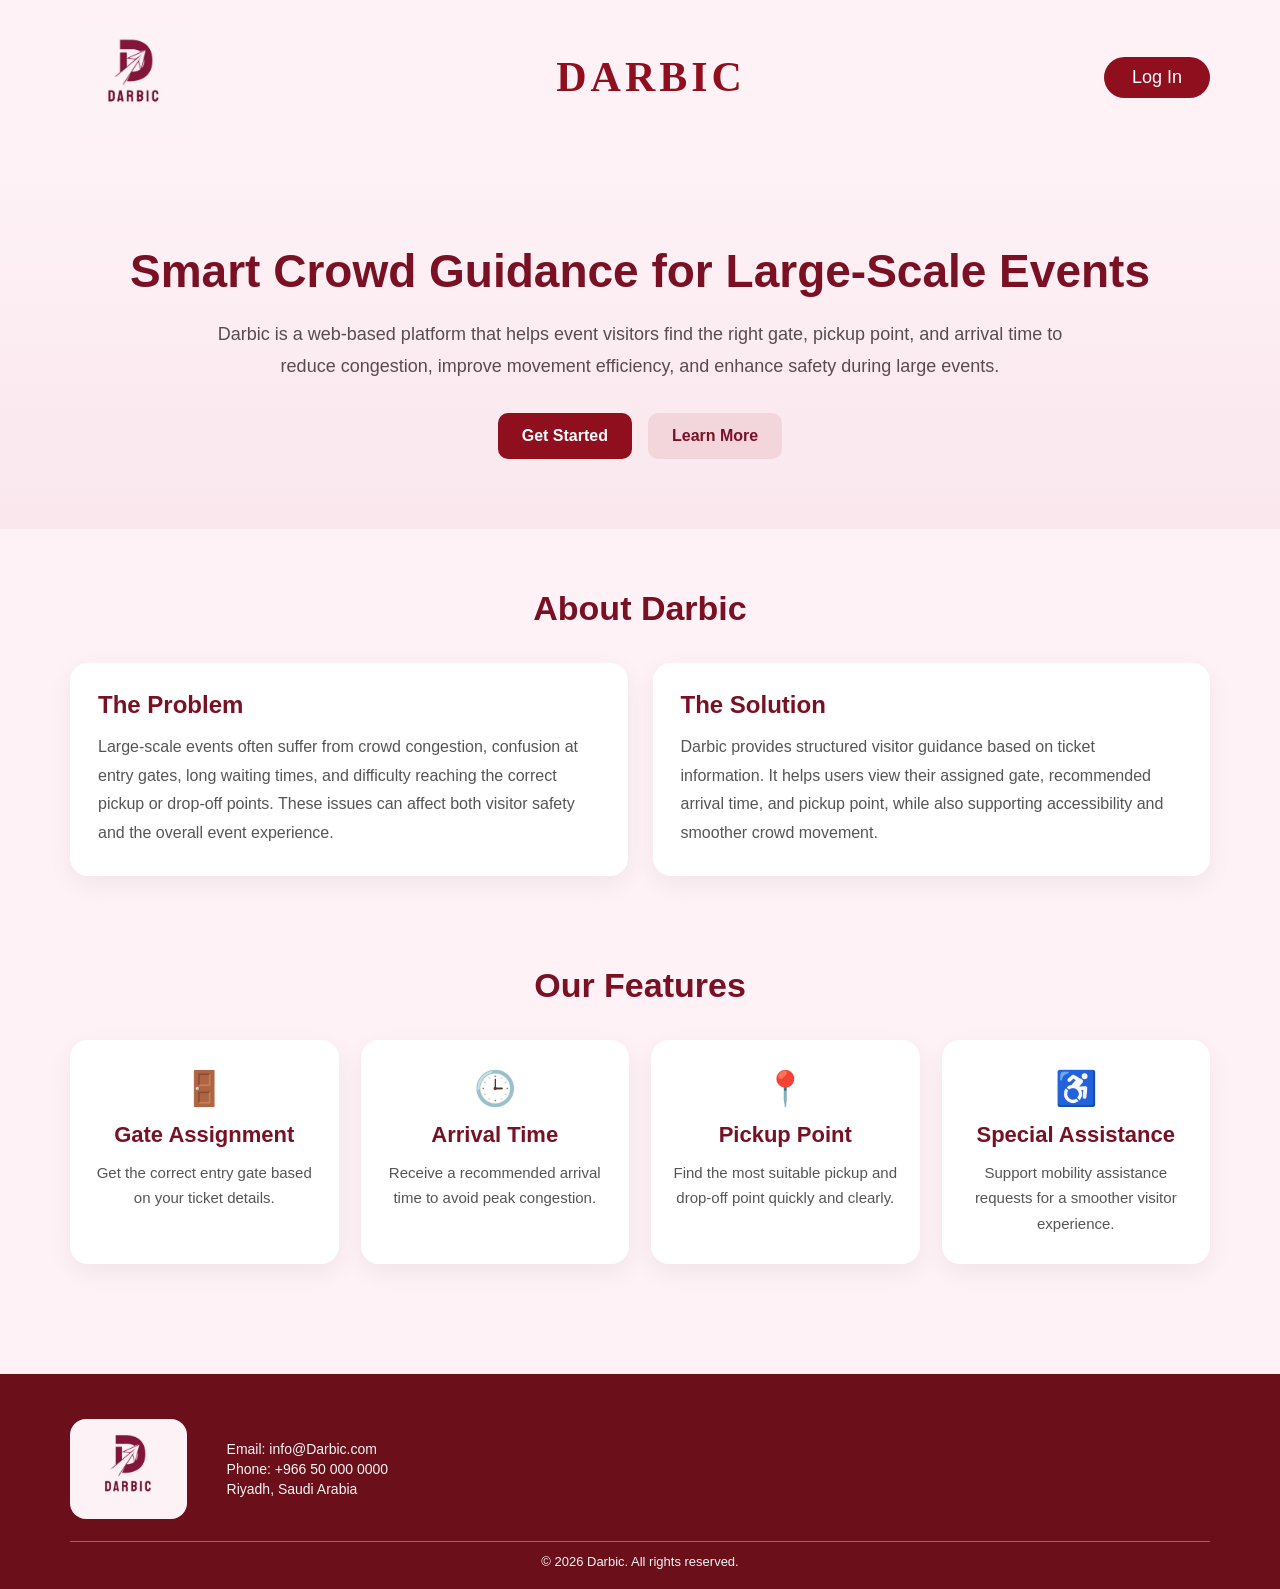
==== index.html @ d028df54 "index.html" ====
<!DOCTYPE html>
<html lang="en">
<head>
  <meta charset="UTF-8">
  <meta name="viewport" content="width=device-width, initial-scale=1.0">
  <title>Darbic Home</title>
  <style>
    * {
      box-sizing: border-box;
      margin: 0;
      padding: 0;
      font-family: Segoe UI, Tahoma, sans-serif;
    }

    body {
      background: #fef2f6;
      color: #2f2f2f;
      min-height: 100vh;
    }

    .main-header {
      display: flex;
      align-items: center;
      justify-content: space-between;
      padding: 22px 70px;
      background: #fef2f6;
    }

    .logo {
      height: 110px;
    }

    .Darbic-name {
      font-family: "Playfair Display", serif;
      font-size: 42px;
      letter-spacing: 4px;
      color: #8f0f1f;
    }

    .login-btn {
      background-color: #8f0f1f;
      color: #ffffff;
      border: none;
      padding: 10px 28px;
      border-radius: 50px;
      cursor: pointer;
      font-size: 18px;
      text-decoration: none;
      display: inline-block;
      transition: 0.25s;
    }

    .login-btn:hover {
      background-color: #7a1023;
    }

    .hero {
      text-align: center;
      padding: 90px 20px 70px;
      background: linear-gradient(to bottom, #fef2f6, #f9e7ed);
    }

    .hero h1 {
      font-size: 46px;
      color: #7A1023;
      margin-bottom: 20px;
    }

    .hero p {
      max-width: 850px;
      margin: 0 auto;
      font-size: 18px;
      line-height: 1.8;
      color: #5a4b50;
    }

    .hero-buttons {
      margin-top: 30px;
      display: flex;
      justify-content: center;
      gap: 16px;
      flex-wrap: wrap;
    }

    .btn-primary,
    .btn-secondary {
      border: none;
      border-radius: 10px;
      padding: 14px 24px;
      font-size: 16px;
      cursor: pointer;
      font-weight: 600;
      text-decoration: none;
      display: inline-block;
      transition: 0.25s;
    }

    .btn-primary {
      background: #8f0f1f;
      color: #fff;
    }

    .btn-primary:hover {
      background: #7a1023;
    }

    .btn-secondary {
      background: #f3d6dc;
      color: #7A1023;
    }

    .btn-secondary:hover {
      background: #eac3cc;
    }

    .about {
      padding: 60px 70px;
    }

    .about h2 {
      text-align: center;
      color: #7A1023;
      font-size: 34px;
      margin-bottom: 35px;
    }

    .about-grid {
      display: grid;
      grid-template-columns: repeat(2, 1fr);
      gap: 25px;
    }

    .about-card {
      background: #fff;
      padding: 28px;
      border-radius: 18px;
      box-shadow: 0 8px 25px rgba(0,0,0,.06);
    }

    .about-card h3 {
      color: #7A1023;
      margin-bottom: 14px;
      font-size: 24px;
    }

    .about-card p {
      line-height: 1.8;
      color: #555;
      font-size: 16px;
    }

    .features {
      padding: 30px 70px 70px;
    }

    .features h2 {
      text-align: center;
      color: #7A1023;
      font-size: 34px;
      margin-bottom: 35px;
    }

    .features-grid {
      display: grid;
      grid-template-columns: repeat(4, 1fr);
      gap: 22px;
    }

    .feature-card {
      background: #fff;
      padding: 28px 20px;
      border-radius: 18px;
      text-align: center;
      box-shadow: 0 8px 25px rgba(0,0,0,.06);
      transition: 0.25s;
    }

    .feature-card:hover {
      transform: translateY(-5px);
    }

    .feature-icon {
      font-size: 34px;
      margin-bottom: 14px;
    }

    .feature-card h3 {
      color: #7A1023;
      margin-bottom: 12px;
      font-size: 22px;
    }

    .feature-card p {
      color: #555;
      line-height: 1.7;
      font-size: 15px;
    }

    .main-footer {
      background: #6b0f1a;
      color: #f5f5f5;
      padding: 45px 70px 20px;
      margin-top: 40px;
    }

    .footer-content {
      display: flex;
      align-items: center;
      gap: 40px;
      flex-wrap: wrap;
    }

    .footer-logo {
      height: 100px;
      border-radius: 16px;
    }

    .contact-info p {
      margin: 4px 0;
      font-size: 14px;
    }

    .footer-bottom {
      margin-top: 22px;
      padding-top: 12px;
      border-top: 1px solid rgba(255,255,255,.35);
      text-align: center;
      font-size: 13px;
    }

    @media (max-width: 1000px) {
      .about-grid,
      .features-grid {
        grid-template-columns: repeat(2, 1fr);
      }

      .main-header,
      .about,
      .features,
      .main-footer {
        padding-left: 28px;
        padding-right: 28px;
      }
    }

    @media (max-width: 700px) {
      .about-grid,
      .features-grid {
        grid-template-columns: 1fr;
      }

      .main-header {
        flex-direction: column;
        gap: 18px;
        text-align: center;
      }

      .hero h1 {
        font-size: 34px;
      }

      .Darbic-name {
        font-size: 32px;
      }

      .logo {
        height: 80px;
      }
    }
  </style>
</head>
<body>

  <header class="main-header">
    <img src="images/darbic-logo.jpg" alt="Darbic Logo" class="logo">
    <h1 class="Darbic-name">DARBIC</h1>
<a href="login-selection.html" class="login-btn">Log In</a>
  </header>

  <section class="hero">
    <h1>Smart Crowd Guidance for Large-Scale Events</h1>
    <p>
      Darbic is a web-based platform that helps event visitors find the right gate,
      pickup point, and arrival time to reduce congestion, improve movement efficiency,
      and enhance safety during large events.
    </p>

    <div class="hero-buttons">
      <a href="login.html" class="btn-primary">Get Started</a>
      <a href="#about" class="btn-secondary">Learn More</a>
    </div>
  </section>

  <section class="about" id="about">
    <h2>About Darbic</h2>

    <div class="about-grid">
      <div class="about-card">
        <h3>The Problem</h3>
        <p>
          Large-scale events often suffer from crowd congestion, confusion at entry gates,
          long waiting times, and difficulty reaching the correct pickup or drop-off points.
          These issues can affect both visitor safety and the overall event experience.
        </p>
      </div>

      <div class="about-card">
        <h3>The Solution</h3>
        <p>
          Darbic provides structured visitor guidance based on ticket information.
          It helps users view their assigned gate, recommended arrival time, and
          pickup point, while also supporting accessibility and smoother crowd movement.
        </p>
      </div>
    </div>
  </section>

  <section class="features">
    <h2>Our Features</h2>

    <div class="features-grid">
      <div class="feature-card">
        <div class="feature-icon">🚪</div>
        <h3>Gate Assignment</h3>
        <p>Get the correct entry gate based on your ticket details.</p>
      </div>

      <div class="feature-card">
        <div class="feature-icon">🕒</div>
        <h3>Arrival Time</h3>
        <p>Receive a recommended arrival time to avoid peak congestion.</p>
      </div>

      <div class="feature-card">
        <div class="feature-icon">📍</div>
        <h3>Pickup Point</h3>
        <p>Find the most suitable pickup and drop-off point quickly and clearly.</p>
      </div>

      <div class="feature-card">
        <div class="feature-icon">♿</div>
        <h3>Special Assistance</h3>
        <p>Support mobility assistance requests for a smoother visitor experience.</p>
      </div>
    </div>
  </section>

  <footer class="main-footer">
    <div class="footer-content">
      <img src="images/darbic-logo.jpg" alt="Darbic Logo" class="footer-logo">
      <div class="contact-info">
        <p>Email: info@Darbic.com</p>
        <p>Phone: +966 50 000 0000</p>
        <p>Riyadh, Saudi Arabia</p>
      </div>
    </div>
    <div class="footer-bottom">&copy; 2026 Darbic. All rights reserved.</div>
  </footer>

</body>
</html>
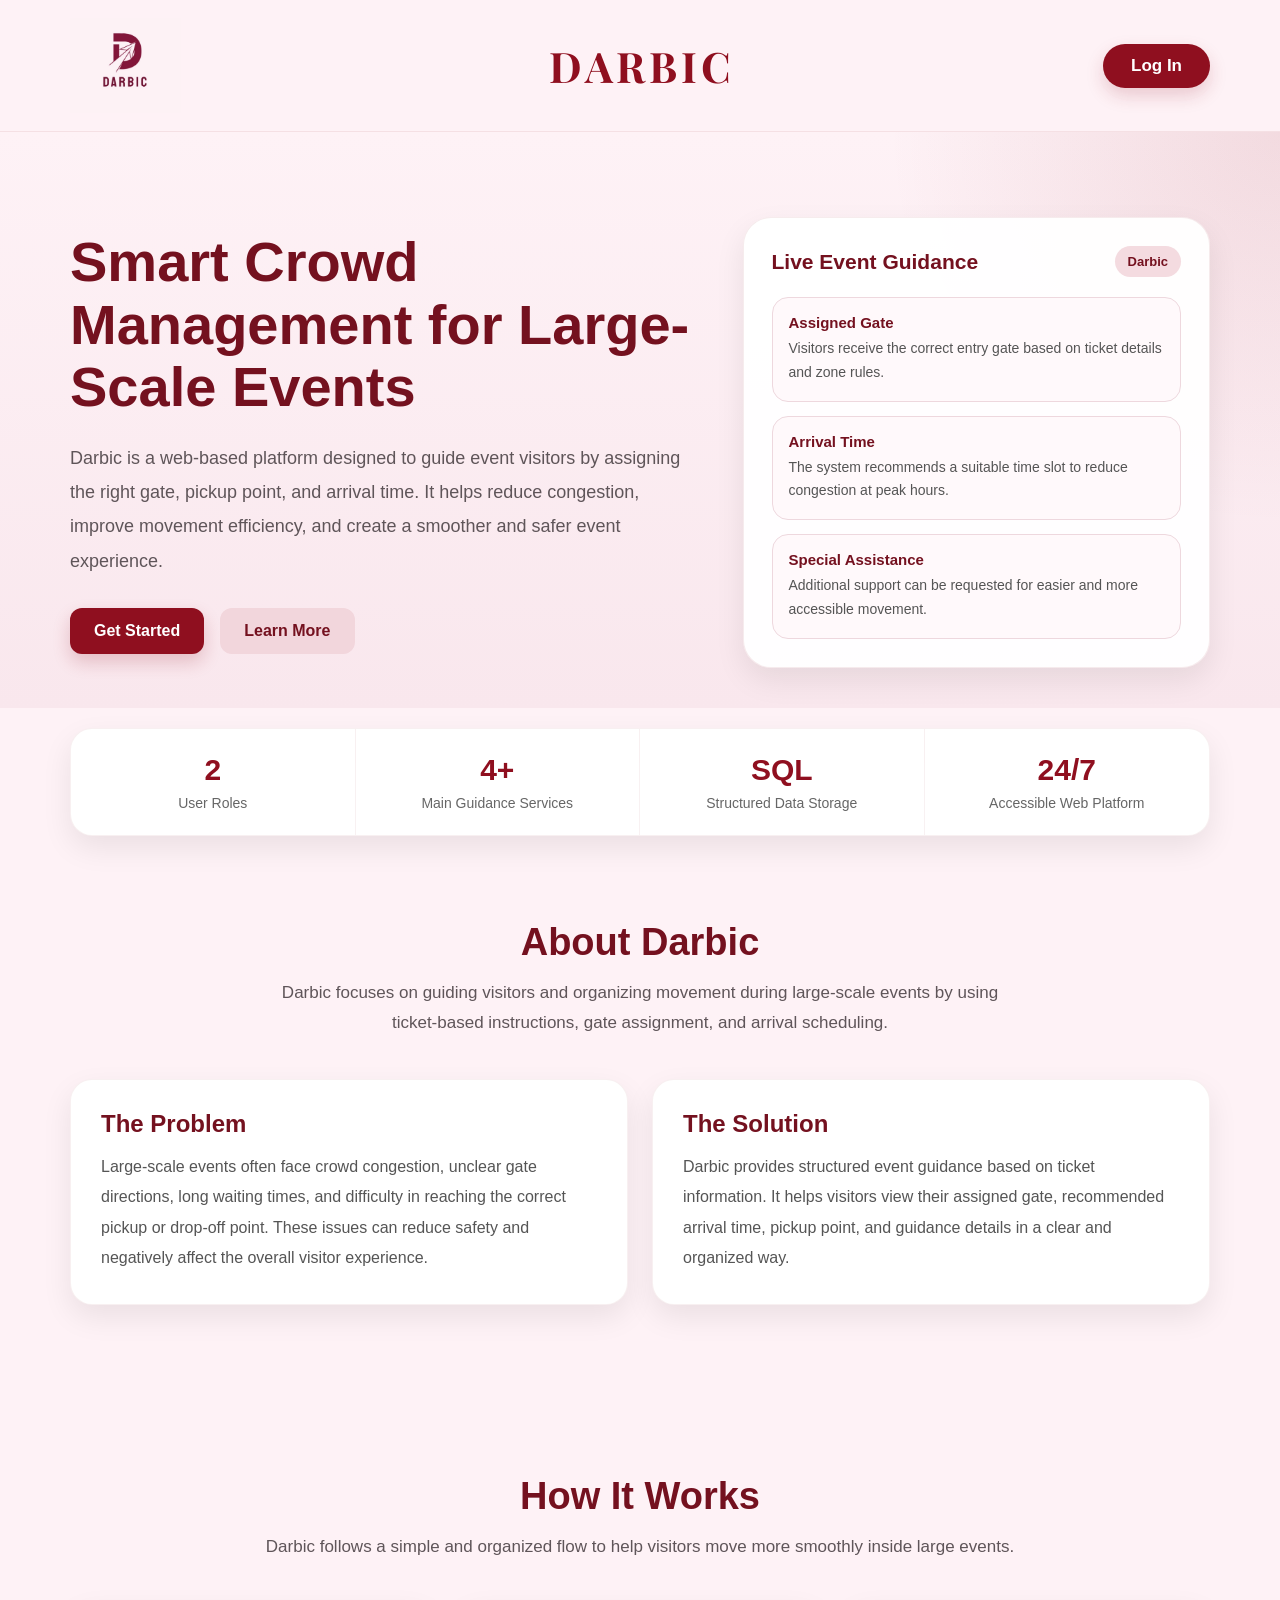
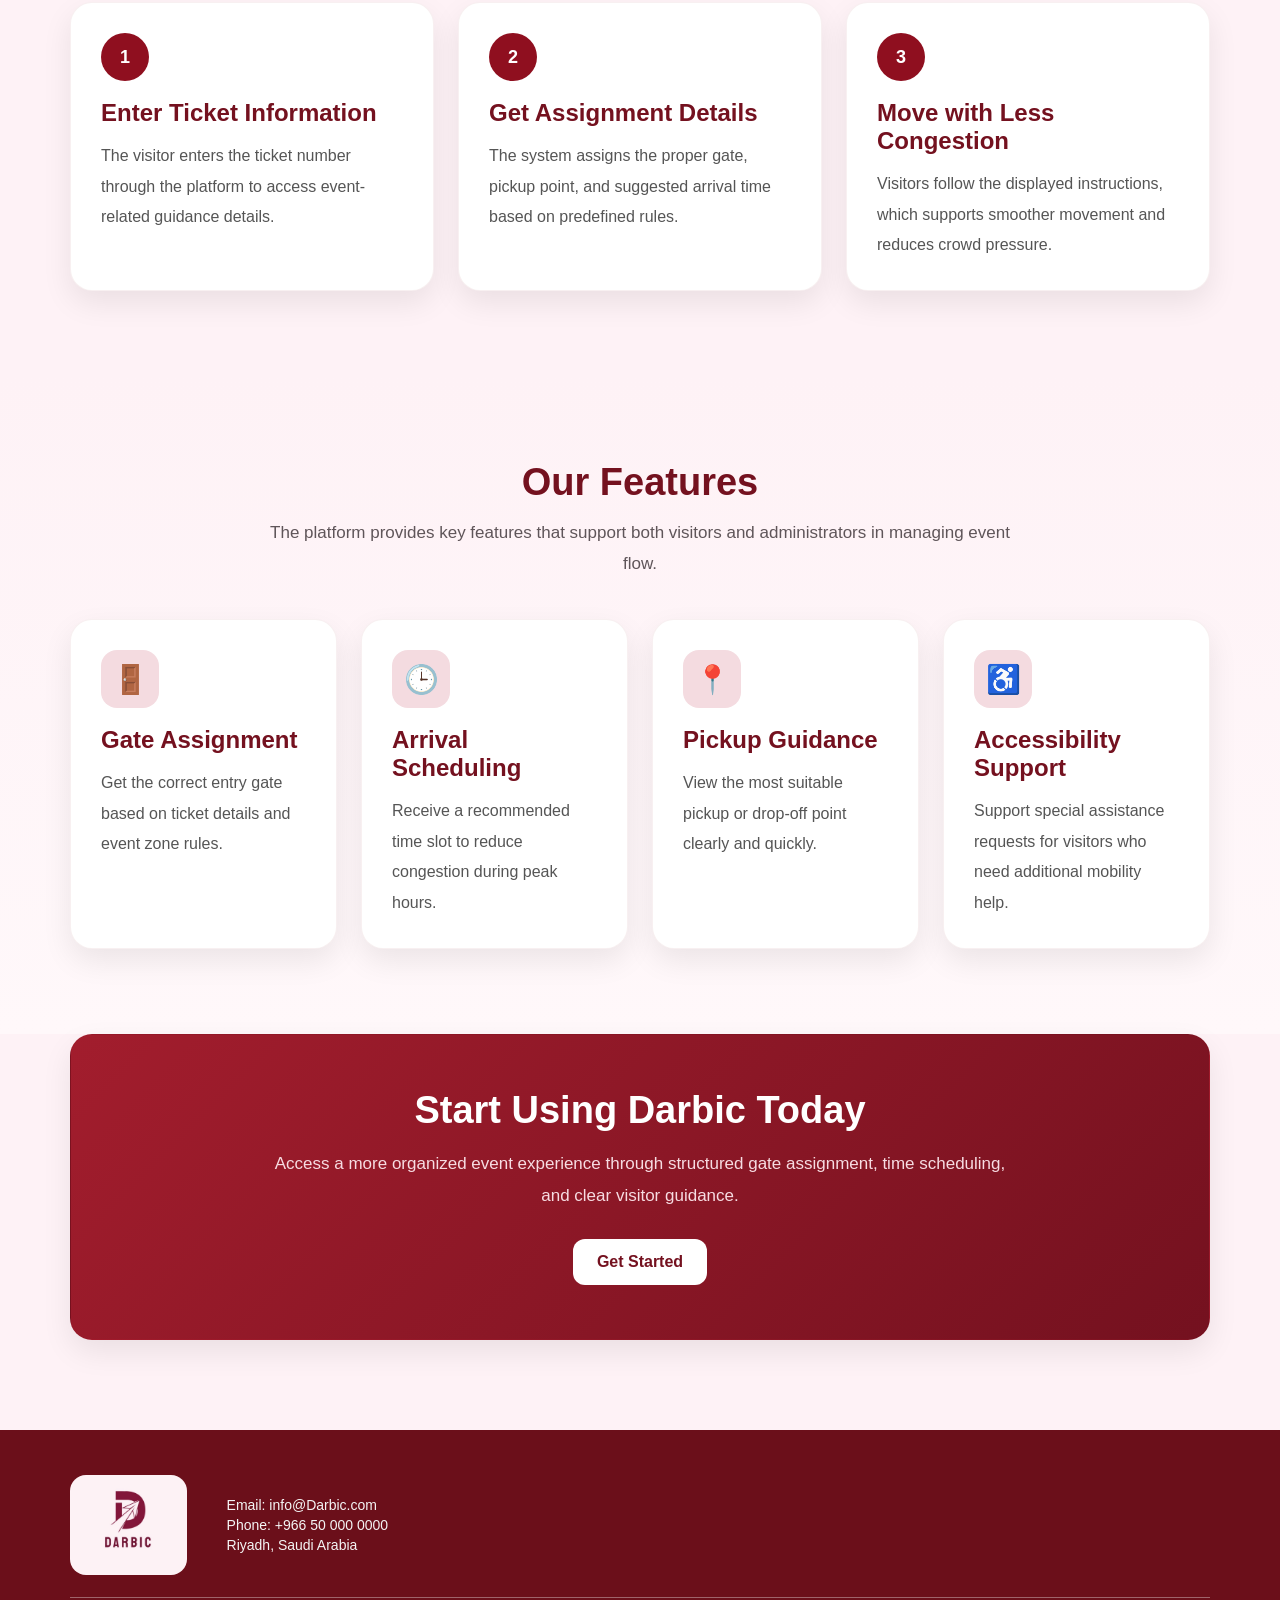
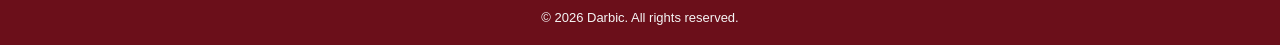
==== commit 7c5f04d5: "Update index.html" ====
--- a/index.html
+++ b/index.html
@@ -4,203 +4,390 @@
   <meta charset="UTF-8">
   <meta name="viewport" content="width=device-width, initial-scale=1.0">
   <title>Darbic Home</title>
+  <link href="https://fonts.googleapis.com/css2?family=Playfair+Display:wght@600;700&display=swap" rel="stylesheet">
   <style>
     * {
       box-sizing: border-box;
       margin: 0;
       padding: 0;
-      font-family: Segoe UI, Tahoma, sans-serif;
+      font-family: "Segoe UI", Tahoma, sans-serif;
+    }
+
+    html {
+      scroll-behavior: smooth;
+    }
+
+    :root {
+      --primary: #8f0f1f;
+      --primary-dark: #74111f;
+      --soft-bg: #fef2f6;
+      --soft-section: #f9e7ed;
+      --card-bg: #ffffff;
+      --text: #2f2f2f;
+      --muted: #5f5559;
+      --shadow: 0 12px 30px rgba(0, 0, 0, 0.08);
+      --radius: 22px;
     }
 
     body {
-      background: #fef2f6;
-      color: #2f2f2f;
+      background: var(--soft-bg);
+      color: var(--text);
       min-height: 100vh;
+      overflow-x: hidden;
     }
 
     .main-header {
       display: flex;
       align-items: center;
       justify-content: space-between;
-      padding: 22px 70px;
-      background: #fef2f6;
+      padding: 18px 70px;
+      background: rgba(254, 242, 246, 0.92);
+      backdrop-filter: blur(10px);
+      position: sticky;
+      top: 0;
+      z-index: 1000;
+      border-bottom: 1px solid rgba(143, 15, 31, 0.08);
     }
 
     .logo {
-      height: 110px;
+      height: 95px;
     }
 
     .Darbic-name {
       font-family: "Playfair Display", serif;
       font-size: 42px;
       letter-spacing: 4px;
-      color: #8f0f1f;
+      color: var(--primary);
     }
 
     .login-btn {
-      background-color: #8f0f1f;
-      color: #ffffff;
-      border: none;
-      padding: 10px 28px;
-      border-radius: 50px;
-      cursor: pointer;
+      text-decoration: none;
+      background: var(--primary);
+      color: #fff;
+      padding: 12px 28px;
+      border-radius: 999px;
+      font-size: 17px;
+      font-weight: 600;
+      transition: 0.25s;
+      box-shadow: 0 8px 18px rgba(143, 15, 31, 0.18);
+    }
+
+    .login-btn:hover {
+      background: var(--primary-dark);
+      transform: translateY(-2px);
+    }
+
+    .hero {
+      padding: 85px 70px 40px;
+      background:
+        radial-gradient(circle at top right, rgba(143,15,31,0.10), transparent 28%),
+        linear-gradient(to bottom, #fef2f6, #f9e7ed);
+    }
+
+    .hero-layout {
+      display: grid;
+      grid-template-columns: 1.15fr 0.85fr;
+      gap: 40px;
+      align-items: center;
+    }
+
+    .hero-text h1 {
+      font-size: 56px;
+      line-height: 1.12;
+      color: var(--primary-dark);
+      margin-bottom: 22px;
+      max-width: 720px;
+    }
+
+    .hero-text p {
+      max-width: 720px;
       font-size: 18px;
-      text-decoration: none;
-      display: inline-block;
-      transition: 0.25s;
-    }
-
-    .login-btn:hover {
-      background-color: #7a1023;
-    }
-
-    .hero {
-      text-align: center;
-      padding: 90px 20px 70px;
-      background: linear-gradient(to bottom, #fef2f6, #f9e7ed);
-    }
-
-    .hero h1 {
-      font-size: 46px;
-      color: #7A1023;
-      margin-bottom: 20px;
-    }
-
-    .hero p {
-      max-width: 850px;
-      margin: 0 auto;
-      font-size: 18px;
-      line-height: 1.8;
-      color: #5a4b50;
+      line-height: 1.9;
+      color: var(--muted);
     }
 
     .hero-buttons {
       margin-top: 30px;
       display: flex;
-      justify-content: center;
       gap: 16px;
       flex-wrap: wrap;
     }
 
     .btn-primary,
     .btn-secondary {
-      border: none;
-      border-radius: 10px;
+      text-decoration: none;
       padding: 14px 24px;
+      border-radius: 12px;
       font-size: 16px;
-      cursor: pointer;
       font-weight: 600;
-      text-decoration: none;
+      transition: 0.25s;
       display: inline-block;
-      transition: 0.25s;
     }
 
     .btn-primary {
-      background: #8f0f1f;
+      background: var(--primary);
       color: #fff;
+      box-shadow: 0 8px 18px rgba(143,15,31,0.20);
     }
 
     .btn-primary:hover {
-      background: #7a1023;
+      background: var(--primary-dark);
+      transform: translateY(-2px);
     }
 
     .btn-secondary {
-      background: #f3d6dc;
-      color: #7A1023;
+      background: #f2d6dc;
+      color: var(--primary-dark);
     }
 
     .btn-secondary:hover {
-      background: #eac3cc;
-    }
-
-    .about {
-      padding: 60px 70px;
-    }
-
-    .about h2 {
+      background: #ebc5ce;
+      transform: translateY(-2px);
+    }
+
+    .hero-visual {
+      display: flex;
+      justify-content: center;
+    }
+
+    .hero-card {
+      width: 100%;
+      max-width: 470px;
+      background: rgba(255,255,255,0.95);
+      border-radius: 28px;
+      padding: 28px;
+      box-shadow: var(--shadow);
+      border: 1px solid rgba(143,15,31,0.08);
+    }
+
+    .hero-card-top {
+      display: flex;
+      align-items: center;
+      justify-content: space-between;
+      margin-bottom: 20px;
+    }
+
+    .hero-card-top h3 {
+      color: var(--primary-dark);
+      font-size: 21px;
+    }
+
+    .hero-badge {
+      background: #f4dbe0;
+      color: var(--primary-dark);
+      padding: 8px 13px;
+      border-radius: 999px;
+      font-size: 13px;
+      font-weight: 700;
+    }
+
+    .mini-list {
+      display: grid;
+      gap: 14px;
+    }
+
+    .mini-item {
+      background: #fff9fb;
+      border: 1px solid #eed8de;
+      border-radius: 16px;
+      padding: 16px;
+    }
+
+    .mini-item strong {
+      display: block;
+      color: var(--primary-dark);
+      margin-bottom: 6px;
+      font-size: 15px;
+    }
+
+    .mini-item span {
+      color: #555;
+      font-size: 14px;
+      line-height: 1.7;
+    }
+
+    .stats-bar {
+      margin: 20px 70px 0;
+      display: grid;
+      grid-template-columns: repeat(4, 1fr);
+      background: #fff;
+      border-radius: 22px;
+      box-shadow: var(--shadow);
+      overflow: hidden;
+      border: 1px solid rgba(143,15,31,0.06);
+    }
+
+    .stat-box {
       text-align: center;
-      color: #7A1023;
-      font-size: 34px;
-      margin-bottom: 35px;
+      padding: 24px 18px;
+      border-right: 1px solid rgba(143,15,31,0.06);
+    }
+
+    .stat-box:last-child {
+      border-right: none;
+    }
+
+    .stat-box h3 {
+      color: var(--primary);
+      font-size: 30px;
+      margin-bottom: 8px;
+    }
+
+    .stat-box p {
+      color: #666;
+      font-size: 14px;
+    }
+
+    .section {
+      padding: 85px 70px;
+    }
+
+    .section-title {
+      text-align: center;
+      color: var(--primary-dark);
+      font-size: 38px;
+      margin-bottom: 14px;
+    }
+
+    .section-subtitle {
+      text-align: center;
+      max-width: 760px;
+      margin: 0 auto 40px;
+      color: var(--muted);
+      line-height: 1.8;
+      font-size: 17px;
+    }
+
+    .about-grid,
+    .how-grid,
+    .features-grid {
+      display: grid;
+      gap: 24px;
     }
 
     .about-grid {
-      display: grid;
       grid-template-columns: repeat(2, 1fr);
-      gap: 25px;
-    }
-
-    .about-card {
-      background: #fff;
-      padding: 28px;
-      border-radius: 18px;
-      box-shadow: 0 8px 25px rgba(0,0,0,.06);
-    }
-
-    .about-card h3 {
-      color: #7A1023;
+    }
+
+    .how-grid {
+      grid-template-columns: repeat(3, 1fr);
+    }
+
+    .features-grid {
+      grid-template-columns: repeat(4, 1fr);
+    }
+
+    .about-card,
+    .step-card,
+    .feature-card,
+    .cta-card {
+      background: var(--card-bg);
+      border-radius: var(--radius);
+      box-shadow: var(--shadow);
+      border: 1px solid rgba(143,15,31,0.06);
+    }
+
+    .about-card,
+    .step-card,
+    .feature-card {
+      padding: 30px;
+    }
+
+    .about-card h3,
+    .step-card h3,
+    .feature-card h3 {
+      color: var(--primary-dark);
+      font-size: 24px;
       margin-bottom: 14px;
-      font-size: 24px;
-    }
-
-    .about-card p {
-      line-height: 1.8;
+    }
+
+    .about-card p,
+    .step-card p,
+    .feature-card p {
       color: #555;
       font-size: 16px;
+      line-height: 1.9;
+    }
+
+    .step-number {
+      width: 48px;
+      height: 48px;
+      border-radius: 50%;
+      background: var(--primary);
+      color: #fff;
+      display: flex;
+      align-items: center;
+      justify-content: center;
+      font-weight: 700;
+      font-size: 18px;
+      margin-bottom: 18px;
     }
 
     .features {
-      padding: 30px 70px 70px;
-    }
-
-    .features h2 {
+      background: linear-gradient(to bottom, #fef2f6, #fff8fa);
+    }
+
+    .feature-card {
+      transition: 0.25s;
+    }
+
+    .feature-card:hover,
+    .about-card:hover,
+    .step-card:hover {
+      transform: translateY(-6px);
+    }
+
+    .feature-icon {
+      width: 58px;
+      height: 58px;
+      border-radius: 16px;
+      background: #f4dbe0;
+      color: var(--primary-dark);
+      display: flex;
+      align-items: center;
+      justify-content: center;
+      font-size: 28px;
+      margin-bottom: 18px;
+    }
+
+    .cta {
+      padding: 0 70px 90px;
+    }
+
+    .cta-card {
+      background: linear-gradient(135deg, #a21d2d, #74111f);
       text-align: center;
-      color: #7A1023;
-      font-size: 34px;
-      margin-bottom: 35px;
-    }
-
-    .features-grid {
-      display: grid;
-      grid-template-columns: repeat(4, 1fr);
-      gap: 22px;
-    }
-
-    .feature-card {
+      color: #fff;
+      padding: 54px 30px;
+    }
+
+    .cta-card h2 {
+      font-size: 38px;
+      margin-bottom: 16px;
+    }
+
+    .cta-card p {
+      max-width: 760px;
+      margin: 0 auto 26px;
+      line-height: 1.9;
+      color: #f7dce2;
+      font-size: 17px;
+    }
+
+    .cta-card .btn-primary {
       background: #fff;
-      padding: 28px 20px;
-      border-radius: 18px;
-      text-align: center;
-      box-shadow: 0 8px 25px rgba(0,0,0,.06);
-      transition: 0.25s;
-    }
-
-    .feature-card:hover {
-      transform: translateY(-5px);
-    }
-
-    .feature-icon {
-      font-size: 34px;
-      margin-bottom: 14px;
-    }
-
-    .feature-card h3 {
-      color: #7A1023;
-      margin-bottom: 12px;
-      font-size: 22px;
-    }
-
-    .feature-card p {
-      color: #555;
-      line-height: 1.7;
-      font-size: 15px;
+      color: var(--primary-dark);
+      box-shadow: none;
+    }
+
+    .cta-card .btn-primary:hover {
+      background: #f9eff2;
     }
 
     .main-footer {
       background: #6b0f1a;
       color: #f5f5f5;
       padding: 45px 70px 20px;
-      margin-top: 40px;
     }
 
     .footer-content {
@@ -228,24 +415,39 @@
       font-size: 13px;
     }
 
-    @media (max-width: 1000px) {
+    @media (max-width: 1100px) {
+      .hero-layout,
       .about-grid,
-      .features-grid {
+      .features-grid,
+      .how-grid {
         grid-template-columns: repeat(2, 1fr);
       }
 
+      .stats-bar {
+        grid-template-columns: repeat(2, 1fr);
+      }
+
       .main-header,
-      .about,
-      .features,
+      .hero,
+      .section,
+      .cta,
       .main-footer {
         padding-left: 28px;
         padding-right: 28px;
       }
-    }
-
-    @media (max-width: 700px) {
+
+      .stats-bar {
+        margin-left: 28px;
+        margin-right: 28px;
+      }
+    }
+
+    @media (max-width: 760px) {
+      .hero-layout,
       .about-grid,
-      .features-grid {
+      .features-grid,
+      .how-grid,
+      .stats-bar {
         grid-template-columns: 1fr;
       }
 
@@ -255,8 +457,16 @@
         text-align: center;
       }
 
-      .hero h1 {
-        font-size: 34px;
+      .hero {
+        padding-top: 55px;
+      }
+
+      .hero-text h1 {
+        font-size: 38px;
+      }
+
+      .section-title {
+        font-size: 30px;
       }
 
       .Darbic-name {
@@ -265,6 +475,15 @@
 
       .logo {
         height: 80px;
+      }
+
+      .stat-box {
+        border-right: none;
+        border-bottom: 1px solid rgba(143,15,31,0.06);
+      }
+
+      .stat-box:last-child {
+        border-bottom: none;
       }
     }
   </style>
@@ -274,74 +493,174 @@
   <header class="main-header">
     <img src="images/darbic-logo.jpg" alt="Darbic Logo" class="logo">
     <h1 class="Darbic-name">DARBIC</h1>
-<a href="login-selection.html" class="login-btn">Log In</a>
+    <a href="login-selection.html" class="login-btn">Log In</a>
   </header>
 
   <section class="hero">
-    <h1>Smart Crowd Guidance for Large-Scale Events</h1>
-    <p>
-      Darbic is a web-based platform that helps event visitors find the right gate,
-      pickup point, and arrival time to reduce congestion, improve movement efficiency,
-      and enhance safety during large events.
+    <div class="hero-layout">
+      <div class="hero-text">
+        <h1>Smart Crowd Management for Large-Scale Events</h1>
+        <p>
+          Darbic is a web-based platform designed to guide event visitors by assigning
+          the right gate, pickup point, and arrival time. It helps reduce congestion,
+          improve movement efficiency, and create a smoother and safer event experience.
+        </p>
+
+        <div class="hero-buttons">
+          <a href="login-selection.html" class="btn-primary">Get Started</a>
+          <a href="#about" class="btn-secondary">Learn More</a>
+        </div>
+      </div>
+
+      <div class="hero-visual">
+        <div class="hero-card">
+          <div class="hero-card-top">
+            <h3>Live Event Guidance</h3>
+            <span class="hero-badge">Darbic</span>
+          </div>
+
+          <div class="mini-list">
+            <div class="mini-item">
+              <strong>Assigned Gate</strong>
+              <span>Visitors receive the correct entry gate based on ticket details and zone rules.</span>
+            </div>
+
+            <div class="mini-item">
+              <strong>Arrival Time</strong>
+              <span>The system recommends a suitable time slot to reduce congestion at peak hours.</span>
+            </div>
+
+            <div class="mini-item">
+              <strong>Special Assistance</strong>
+              <span>Additional support can be requested for easier and more accessible movement.</span>
+            </div>
+          </div>
+        </div>
+      </div>
+    </div>
+  </section>
+
+  <section class="stats-bar">
+    <div class="stat-box">
+      <h3>2</h3>
+      <p>User Roles</p>
+    </div>
+    <div class="stat-box">
+      <h3>4+</h3>
+      <p>Main Guidance Services</p>
+    </div>
+    <div class="stat-box">
+      <h3>SQL</h3>
+      <p>Structured Data Storage</p>
+    </div>
+    <div class="stat-box">
+      <h3>24/7</h3>
+      <p>Accessible Web Platform</p>
+    </div>
+  </section>
+
+  <section class="section" id="about">
+    <h2 class="section-title">About Darbic</h2>
+    <p class="section-subtitle">
+      Darbic focuses on guiding visitors and organizing movement during large-scale events
+      by using ticket-based instructions, gate assignment, and arrival scheduling.
     </p>
-
-    <div class="hero-buttons">
-      <a href="login.html" class="btn-primary">Get Started</a>
-      <a href="#about" class="btn-secondary">Learn More</a>
-    </div>
-  </section>
-
-  <section class="about" id="about">
-    <h2>About Darbic</h2>
 
     <div class="about-grid">
       <div class="about-card">
         <h3>The Problem</h3>
         <p>
-          Large-scale events often suffer from crowd congestion, confusion at entry gates,
-          long waiting times, and difficulty reaching the correct pickup or drop-off points.
-          These issues can affect both visitor safety and the overall event experience.
+          Large-scale events often face crowd congestion, unclear gate directions,
+          long waiting times, and difficulty in reaching the correct pickup or drop-off point.
+          These issues can reduce safety and negatively affect the overall visitor experience.
         </p>
       </div>
 
       <div class="about-card">
         <h3>The Solution</h3>
         <p>
-          Darbic provides structured visitor guidance based on ticket information.
-          It helps users view their assigned gate, recommended arrival time, and
-          pickup point, while also supporting accessibility and smoother crowd movement.
+          Darbic provides structured event guidance based on ticket information.
+          It helps visitors view their assigned gate, recommended arrival time,
+          pickup point, and guidance details in a clear and organized way.
         </p>
       </div>
     </div>
   </section>
 
-  <section class="features">
-    <h2>Our Features</h2>
+  <section class="section">
+    <h2 class="section-title">How It Works</h2>
+    <p class="section-subtitle">
+      Darbic follows a simple and organized flow to help visitors move more smoothly inside large events.
+    </p>
+
+    <div class="how-grid">
+      <div class="step-card">
+        <div class="step-number">1</div>
+        <h3>Enter Ticket Information</h3>
+        <p>
+          The visitor enters the ticket number through the platform to access event-related guidance details.
+        </p>
+      </div>
+
+      <div class="step-card">
+        <div class="step-number">2</div>
+        <h3>Get Assignment Details</h3>
+        <p>
+          The system assigns the proper gate, pickup point, and suggested arrival time based on predefined rules.
+        </p>
+      </div>
+
+      <div class="step-card">
+        <div class="step-number">3</div>
+        <h3>Move with Less Congestion</h3>
+        <p>
+          Visitors follow the displayed instructions, which supports smoother movement and reduces crowd pressure.
+        </p>
+      </div>
+    </div>
+  </section>
+
+  <section class="section features">
+    <h2 class="section-title">Our Features</h2>
+    <p class="section-subtitle">
+      The platform provides key features that support both visitors and administrators in managing event flow.
+    </p>
 
     <div class="features-grid">
       <div class="feature-card">
         <div class="feature-icon">🚪</div>
         <h3>Gate Assignment</h3>
-        <p>Get the correct entry gate based on your ticket details.</p>
+        <p>Get the correct entry gate based on ticket details and event zone rules.</p>
       </div>
 
       <div class="feature-card">
         <div class="feature-icon">🕒</div>
-        <h3>Arrival Time</h3>
-        <p>Receive a recommended arrival time to avoid peak congestion.</p>
+        <h3>Arrival Scheduling</h3>
+        <p>Receive a recommended time slot to reduce congestion during peak hours.</p>
       </div>
 
       <div class="feature-card">
         <div class="feature-icon">📍</div>
-        <h3>Pickup Point</h3>
-        <p>Find the most suitable pickup and drop-off point quickly and clearly.</p>
+        <h3>Pickup Guidance</h3>
+        <p>View the most suitable pickup or drop-off point clearly and quickly.</p>
       </div>
 
       <div class="feature-card">
         <div class="feature-icon">♿</div>
-        <h3>Special Assistance</h3>
-        <p>Support mobility assistance requests for a smoother visitor experience.</p>
-      </div>
+        <h3>Accessibility Support</h3>
+        <p>Support special assistance requests for visitors who need additional mobility help.</p>
+      </div>
+    </div>
+  </section>
+
+  <section class="cta">
+    <div class="cta-card">
+      <h2>Start Using Darbic Today</h2>
+      <p>
+        Access a more organized event experience through structured gate assignment,
+        time scheduling, and clear visitor guidance.
+      </p>
+      <a href="login-selection.html" class="btn-primary">Get Started</a>
     </div>
   </section>
 
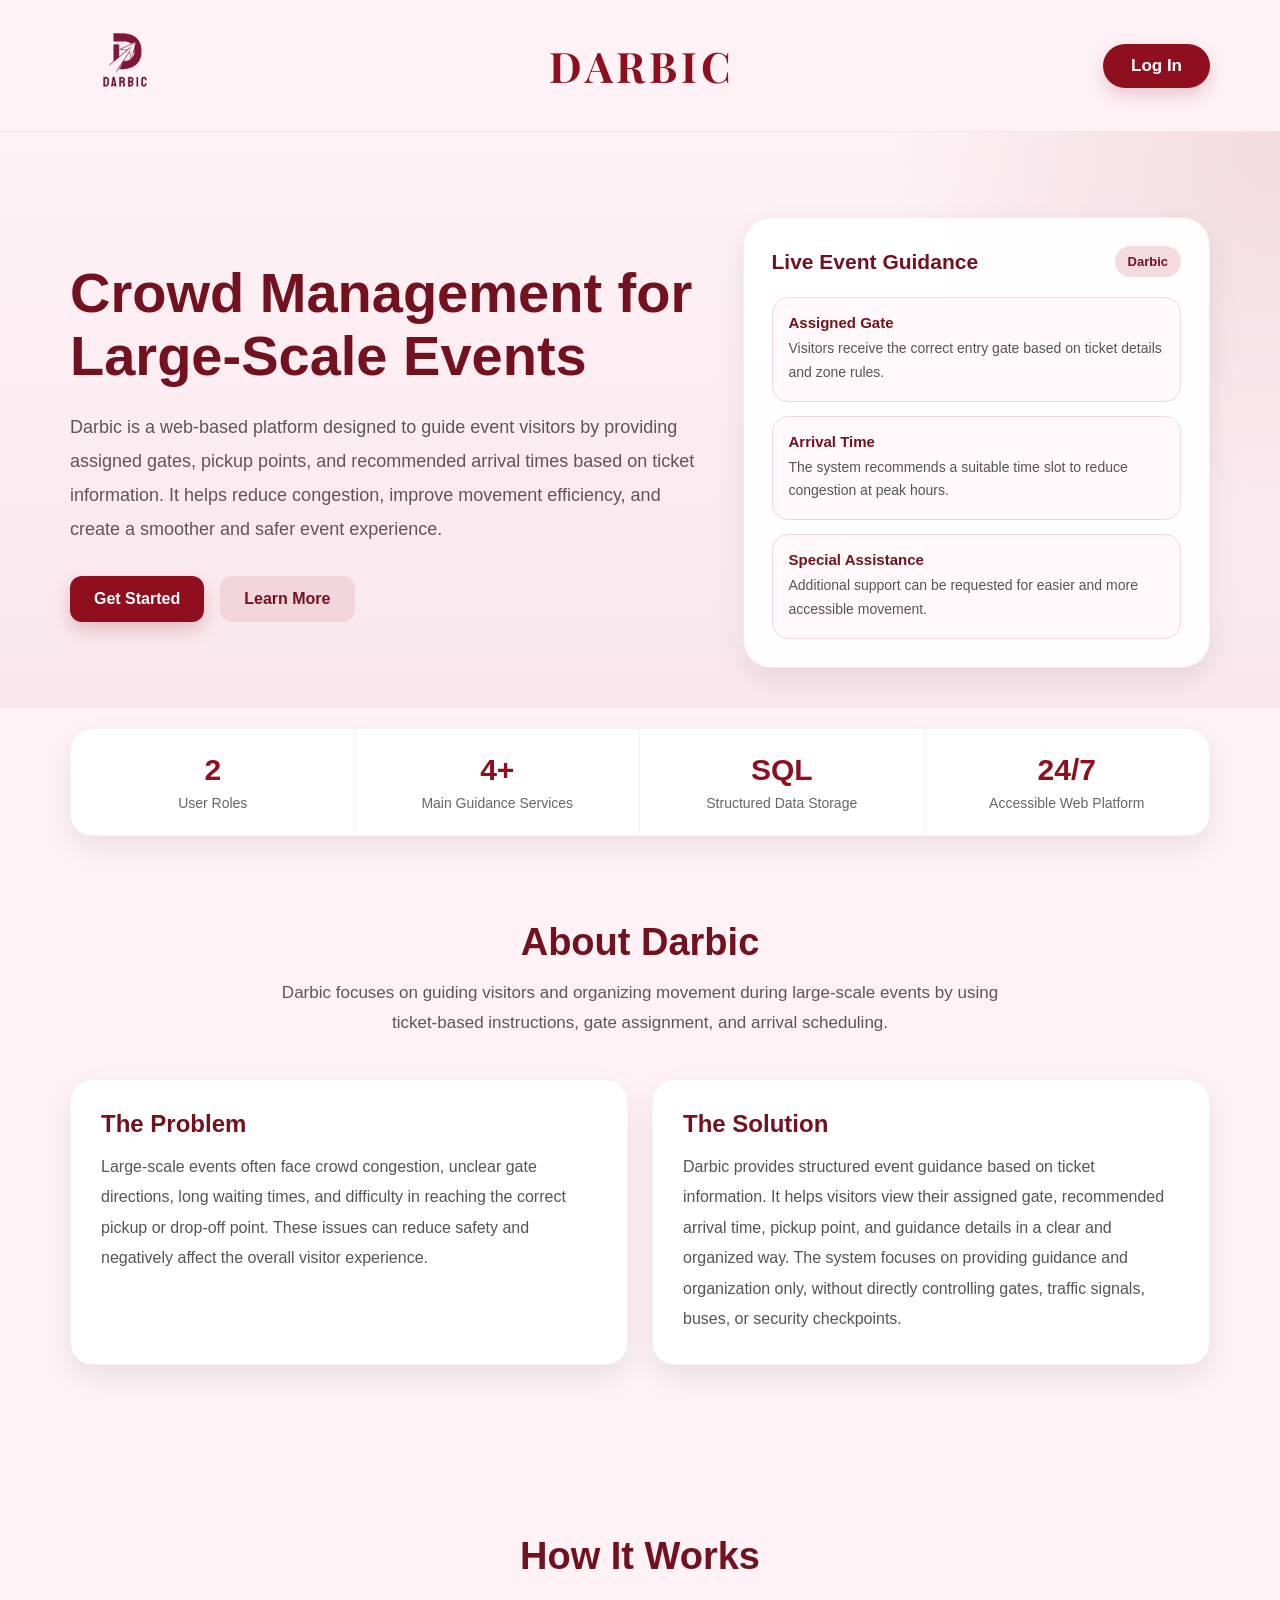
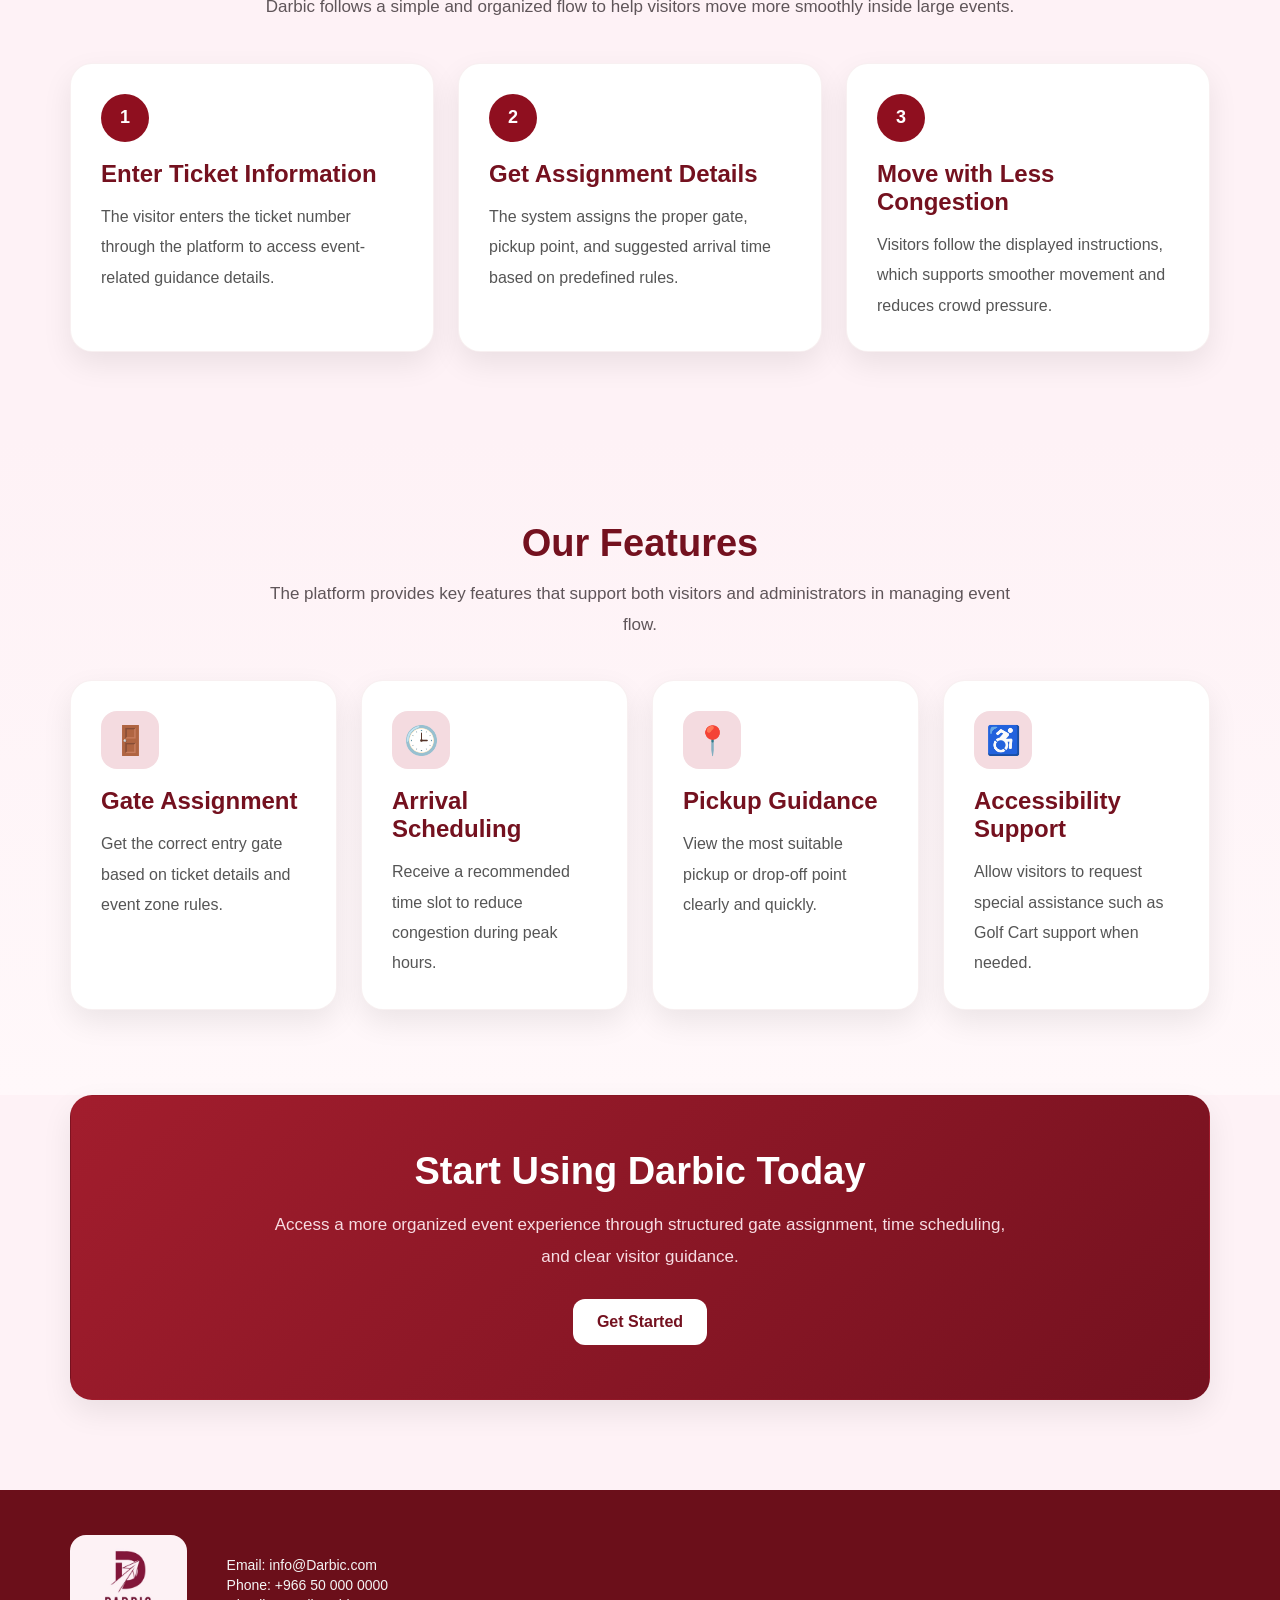
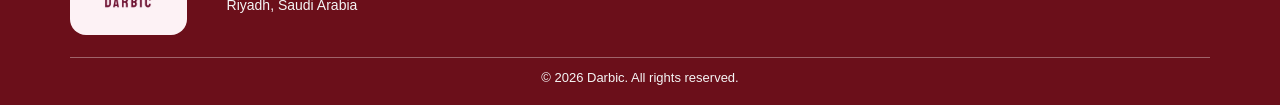
==== commit 8ca19c9f: "Update index.html" ====
--- a/index.html
+++ b/index.html
@@ -499,10 +499,10 @@
   <section class="hero">
     <div class="hero-layout">
       <div class="hero-text">
-        <h1>Smart Crowd Management for Large-Scale Events</h1>
+        <h1>Crowd Management for Large-Scale Events</h1>
         <p>
-          Darbic is a web-based platform designed to guide event visitors by assigning
-          the right gate, pickup point, and arrival time. It helps reduce congestion,
+          Darbic is a web-based platform designed to guide event visitors by providing
+          assigned gates, pickup points, and recommended arrival times based on ticket information. It helps reduce congestion,
           improve movement efficiency, and create a smoother and safer event experience.
         </p>
 
@@ -582,6 +582,8 @@
           Darbic provides structured event guidance based on ticket information.
           It helps visitors view their assigned gate, recommended arrival time,
           pickup point, and guidance details in a clear and organized way.
+         The system focuses on providing guidance and organization only, 
+          without directly controlling gates, traffic signals, buses, or security checkpoints.
         </p>
       </div>
     </div>
@@ -648,7 +650,7 @@
       <div class="feature-card">
         <div class="feature-icon">♿</div>
         <h3>Accessibility Support</h3>
-        <p>Support special assistance requests for visitors who need additional mobility help.</p>
+        <p>Allow visitors to request special assistance such as Golf Cart support when needed.</p>
       </div>
     </div>
   </section>
